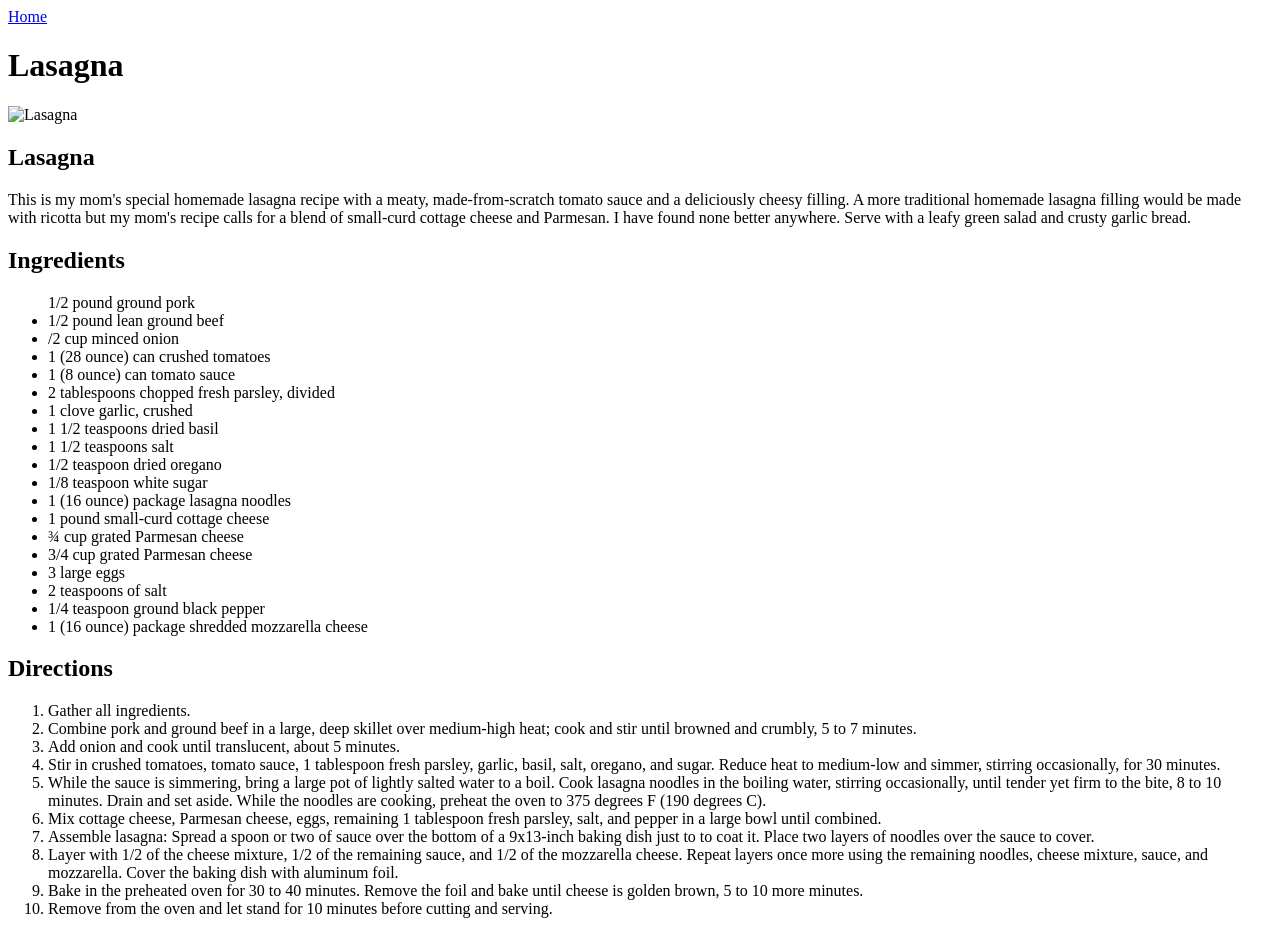
==== recipes/lasagna.html @ 84be5731 "recipe project files" ====
<!DOCTYPE html>
<html lang="en">
<head>
    <meta charset="UTF-8">
    <meta name="viewport" content="width=device-width, initial-scale=1.0">
    <title>Lasagna Recipe</title>
</head>
<body>
    <a href="../index.html">Home</a>
    <h1><strong>Lasagna</strong></h1>
    <img src="../images/lasagna1.jpg" alt="Lasagna">
    <h2>Lasagna</h2>
    <p>This is my mom's special homemade lasagna recipe with a meaty, made-from-scratch tomato sauce and a deliciously cheesy filling. A more traditional homemade lasagna filling would be made with ricotta but my mom's recipe calls for a blend of small-curd cottage cheese and Parmesan. I have found none better anywhere. Serve with a leafy green salad and crusty garlic bread.</p>
    <h2>Ingredients</h2>
    <ul>
       <il>1/2 pound ground pork</il>
       <li>1/2 pound lean ground beef</li>
       <li>/2 cup minced onion</li>
       <li>1 (28 ounce) can crushed tomatoes</li>
       <li>1 (8 ounce) can tomato sauce</li>
       <li>2 tablespoons chopped fresh parsley, divided</li>
       <li>1 clove garlic, crushed</li>
       <li>1 1/2 teaspoons dried basil</li>
       <li>1 1/2 teaspoons salt</li>
       <li>1/2 teaspoon dried oregano</li>
       <li>1/8 teaspoon white sugar</li>
       <li>1 (16 ounce) package lasagna noodles</li>
       <li>1 pound small-curd cottage cheese</li>
       <li>¾ cup grated Parmesan cheese</li>
       <li>3/4 cup grated Parmesan cheese</li>
       <li>3 large eggs</li>
       <li>2 teaspoons of salt</li>
       <li>1/4 teaspoon ground black pepper</li>
       <li>1 (16 ounce) package shredded mozzarella cheese</li>
    </ul>
    <h2>Directions</h2>
    <ol>
        <li>Gather all ingredients.</li>
        <li>Combine pork and ground beef in a large, deep skillet over medium-high heat; cook and stir until browned and crumbly, 5 to 7 minutes.</li>
        <li>Add onion and cook until translucent, about 5 minutes.</li>
        <li>Stir in crushed tomatoes, tomato sauce, 1 tablespoon fresh parsley, garlic, basil, salt, oregano, and sugar. Reduce heat to medium-low and simmer, stirring occasionally, for 30 minutes.</li>
        <li>While the sauce is simmering, bring a large pot of lightly salted water to a boil. Cook lasagna noodles in the boiling water, stirring occasionally, until tender yet firm to the bite, 8 to 10 minutes. Drain and set aside. While the noodles are cooking, preheat the oven to 375 degrees F (190 degrees C).</li>
        <li>Mix cottage cheese, Parmesan cheese, eggs, remaining 1 tablespoon fresh parsley, salt, and pepper in a large bowl until combined.</li>
        <li>Assemble lasagna: Spread a spoon or two of sauce over the bottom of a 9x13-inch baking dish just to to coat it. Place two layers of noodles over the sauce to cover.</li>
        <li>Layer with 1/2 of the cheese mixture, 1/2 of the remaining sauce, and 1/2 of the mozzarella cheese. Repeat layers once more using the remaining noodles, cheese mixture, sauce, and mozzarella. Cover the baking dish with aluminum foil.</li>
        <li>Bake in the preheated oven for 30 to 40 minutes. Remove the foil and bake until cheese is golden brown, 5 to 10 more minutes.</li>
        <li>Remove from the oven and let stand for 10 minutes before cutting and serving.</li>
    </ol>
</body>
</html>
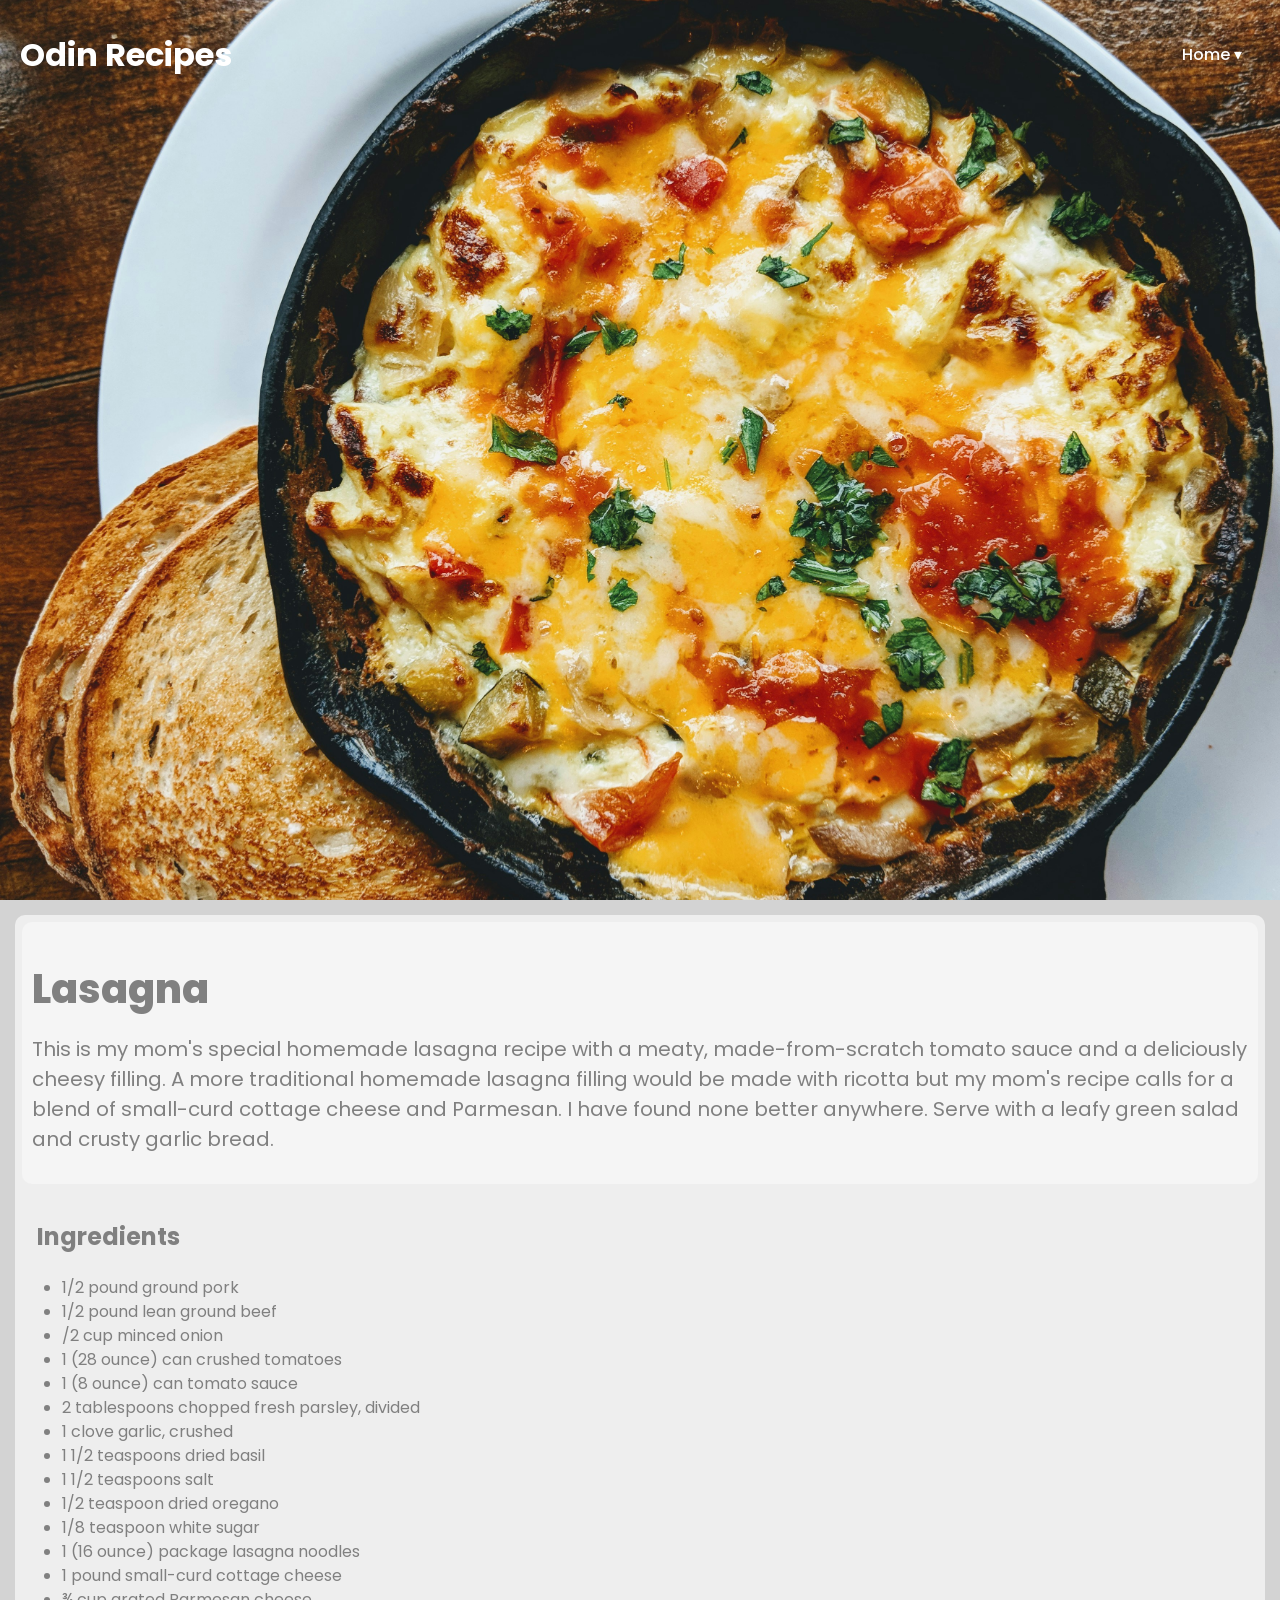
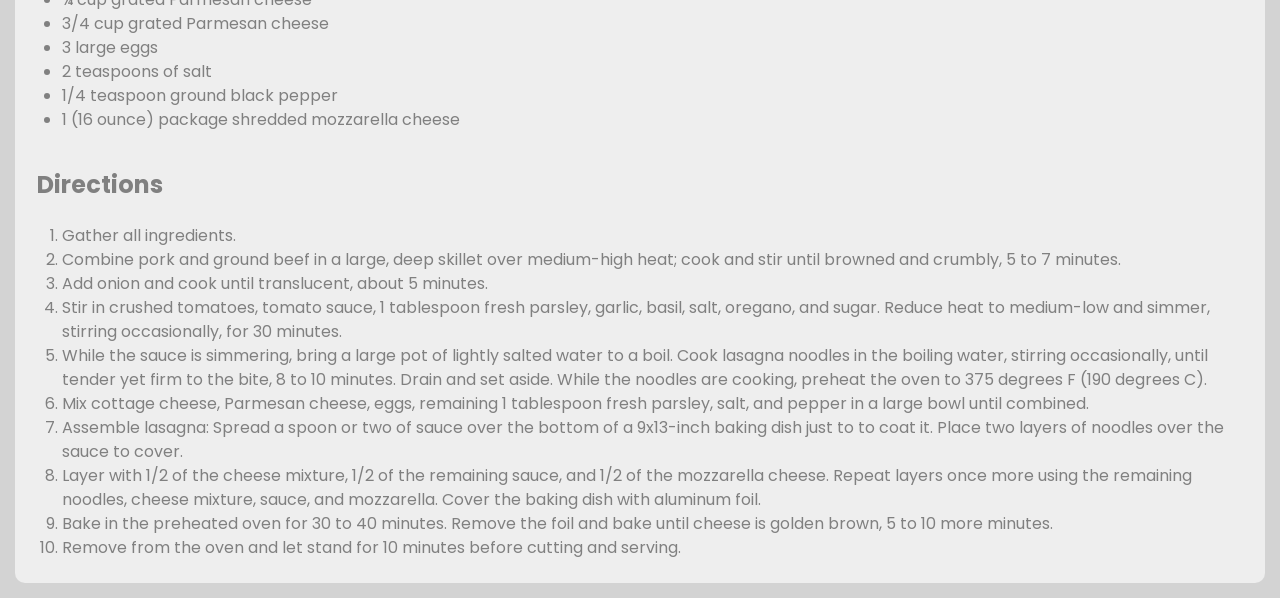
==== commit 89e82fee: "Nova edição do ficheiro" ====
--- a/recipes/lasagna.html
+++ b/recipes/lasagna.html
@@ -1,50 +1,105 @@
 <!DOCTYPE html>
 <html lang="en">
+
 <head>
     <meta charset="UTF-8">
     <meta name="viewport" content="width=device-width, initial-scale=1.0">
     <title>Lasagna Recipe</title>
+
+    <link rel="preconnect" href="https://fonts.googleapis.com">
+    <link rel="preconnect" href="https://fonts.gstatic.com" crossorigin>
+    <link href="https://fonts.googleapis.com/css2?family=Poppins:wght@400;500;600;700;800&display=swap"
+        rel="stylesheet">
+
+    <link rel="stylesheet" href="../style.css">
 </head>
+
 <body>
-    <a href="../index.html">Home</a>
-    <h1><strong>Lasagna</strong></h1>
-    <img src="../images/lasagna1.jpg" alt="Lasagna">
-    <h2>Lasagna</h2>
-    <p>This is my mom's special homemade lasagna recipe with a meaty, made-from-scratch tomato sauce and a deliciously cheesy filling. A more traditional homemade lasagna filling would be made with ricotta but my mom's recipe calls for a blend of small-curd cottage cheese and Parmesan. I have found none better anywhere. Serve with a leafy green salad and crusty garlic bread.</p>
-    <h2>Ingredients</h2>
-    <ul>
-       <il>1/2 pound ground pork</il>
-       <li>1/2 pound lean ground beef</li>
-       <li>/2 cup minced onion</li>
-       <li>1 (28 ounce) can crushed tomatoes</li>
-       <li>1 (8 ounce) can tomato sauce</li>
-       <li>2 tablespoons chopped fresh parsley, divided</li>
-       <li>1 clove garlic, crushed</li>
-       <li>1 1/2 teaspoons dried basil</li>
-       <li>1 1/2 teaspoons salt</li>
-       <li>1/2 teaspoon dried oregano</li>
-       <li>1/8 teaspoon white sugar</li>
-       <li>1 (16 ounce) package lasagna noodles</li>
-       <li>1 pound small-curd cottage cheese</li>
-       <li>¾ cup grated Parmesan cheese</li>
-       <li>3/4 cup grated Parmesan cheese</li>
-       <li>3 large eggs</li>
-       <li>2 teaspoons of salt</li>
-       <li>1/4 teaspoon ground black pepper</li>
-       <li>1 (16 ounce) package shredded mozzarella cheese</li>
-    </ul>
-    <h2>Directions</h2>
-    <ol>
-        <li>Gather all ingredients.</li>
-        <li>Combine pork and ground beef in a large, deep skillet over medium-high heat; cook and stir until browned and crumbly, 5 to 7 minutes.</li>
-        <li>Add onion and cook until translucent, about 5 minutes.</li>
-        <li>Stir in crushed tomatoes, tomato sauce, 1 tablespoon fresh parsley, garlic, basil, salt, oregano, and sugar. Reduce heat to medium-low and simmer, stirring occasionally, for 30 minutes.</li>
-        <li>While the sauce is simmering, bring a large pot of lightly salted water to a boil. Cook lasagna noodles in the boiling water, stirring occasionally, until tender yet firm to the bite, 8 to 10 minutes. Drain and set aside. While the noodles are cooking, preheat the oven to 375 degrees F (190 degrees C).</li>
-        <li>Mix cottage cheese, Parmesan cheese, eggs, remaining 1 tablespoon fresh parsley, salt, and pepper in a large bowl until combined.</li>
-        <li>Assemble lasagna: Spread a spoon or two of sauce over the bottom of a 9x13-inch baking dish just to to coat it. Place two layers of noodles over the sauce to cover.</li>
-        <li>Layer with 1/2 of the cheese mixture, 1/2 of the remaining sauce, and 1/2 of the mozzarella cheese. Repeat layers once more using the remaining noodles, cheese mixture, sauce, and mozzarella. Cover the baking dish with aluminum foil.</li>
-        <li>Bake in the preheated oven for 30 to 40 minutes. Remove the foil and bake until cheese is golden brown, 5 to 10 more minutes.</li>
-        <li>Remove from the oven and let stand for 10 minutes before cutting and serving.</li>
-    </ol>
+
+
+    <div class="header lasagna">
+        <div class="logo" id="logo">
+            <h1>Odin Recipes</h1>
+        </div>
+        <div class="Pages">
+            <ul>
+                <li class="dropdown"><a href="../index.html" class="dropdown-toggle">Home ▾</a>
+                    <ul class="dropdown-menu">
+                        <li><a href="../recipes/miso-soup.html">Miso Soup</a></li>
+                        <li><a href="../recipes/lasagna.html">Lasagna</a></li>
+                        <li><a href="../recipes/peanut-butter-pie.html">Peanut Butter Pie</a></li>
+                    </ul>
+                </li>
+            </ul>
+        </div>
+    </div>
+
+
+    <div>
+        <img class="hero-img" src="../images/lasagna-02.jpg" alt="Lasagna">
+    </div>
+    <div class="text">
+        <div class="intro">
+            <h1>Lasagna</h1>
+            <p>This is my mom's special homemade lasagna recipe with a meaty, made-from-scratch tomato sauce and a
+                deliciously cheesy filling. A more traditional homemade lasagna filling would be made with ricotta but
+                my mom's recipe calls for a blend of small-curd cottage cheese and Parmesan. I have found none better
+                anywhere. Serve with a leafy green salad and crusty garlic bread.</p>
+        </div>
+        <h2>Ingredients</h2>
+        <ul>
+            <li>1/2 pound ground pork</li>
+            <li>1/2 pound lean ground beef</li>
+            <li>/2 cup minced onion</li>
+            <li>1 (28 ounce) can crushed tomatoes</li>
+            <li>1 (8 ounce) can tomato sauce</li>
+            <li>2 tablespoons chopped fresh parsley, divided</li>
+            <li>1 clove garlic, crushed</li>
+            <li>1 1/2 teaspoons dried basil</li>
+            <li>1 1/2 teaspoons salt</li>
+            <li>1/2 teaspoon dried oregano</li>
+            <li>1/8 teaspoon white sugar</li>
+            <li>1 (16 ounce) package lasagna noodles</li>
+            <li>1 pound small-curd cottage cheese</li>
+            <li>¾ cup grated Parmesan cheese</li>
+            <li>3/4 cup grated Parmesan cheese</li>
+            <li>3 large eggs</li>
+            <li>2 teaspoons of salt</li>
+            <li>1/4 teaspoon ground black pepper</li>
+            <li>1 (16 ounce) package shredded mozzarella cheese</li>
+        </ul>
+        <h2>Directions</h2>
+        <ol>
+            <li>Gather all ingredients.</li>
+            <li>Combine pork and ground beef in a large, deep skillet over medium-high heat; cook and stir until browned
+                and
+                crumbly, 5 to 7 minutes.</li>
+            <li>Add onion and cook until translucent, about 5 minutes.</li>
+            <li>Stir in crushed tomatoes, tomato sauce, 1 tablespoon fresh parsley, garlic, basil, salt, oregano, and
+                sugar.
+                Reduce heat to medium-low and simmer, stirring occasionally, for 30 minutes.</li>
+            <li>While the sauce is simmering, bring a large pot of lightly salted water to a boil. Cook lasagna noodles
+                in
+                the boiling water, stirring occasionally, until tender yet firm to the bite, 8 to 10 minutes. Drain and
+                set
+                aside. While the noodles are cooking, preheat the oven to 375 degrees F (190 degrees C).</li>
+            <li>Mix cottage cheese, Parmesan cheese, eggs, remaining 1 tablespoon fresh parsley, salt, and pepper in a
+                large
+                bowl until combined.</li>
+            <li>Assemble lasagna: Spread a spoon or two of sauce over the bottom of a 9x13-inch baking dish just to to
+                coat
+                it. Place two layers of noodles over the sauce to cover.</li>
+            <li>Layer with 1/2 of the cheese mixture, 1/2 of the remaining sauce, and 1/2 of the mozzarella cheese.
+                Repeat
+                layers once more using the remaining noodles, cheese mixture, sauce, and mozzarella. Cover the baking
+                dish
+                with aluminum foil.</li>
+            <li>Bake in the preheated oven for 30 to 40 minutes. Remove the foil and bake until cheese is golden brown,
+                5 to
+                10 more minutes.</li>
+            <li>Remove from the oven and let stand for 10 minutes before cutting and serving.</li>
+        </ol>
+    </div>
 </body>
+
 </html>
--- a/style.css
+++ b/style.css
@@ -0,0 +1,128 @@
+* {
+    box-sizing: border-box;
+}
+
+body {
+    margin: 0;
+    padding: 0;
+    font-family: Poppins, sans-serif;
+    background-color: lightgrey;
+    color: white;
+    line-height: 1.5;
+    margin-top: 0px;
+}
+
+.header {
+    display: flex;
+    align-items: center;
+    justify-content: space-between;
+    padding: 10px 20px;
+    position: fixed;
+    top: 0;
+    left: 0;
+    width: 100%;
+    z-index: 10000;
+}
+
+.Pages ul {
+    list-style: none;
+}
+
+.dropdown {
+    position: relative;
+}
+
+.dropdown-toggle {
+    text-decoration: none;
+    color: white;
+    font-weight: 500;
+    padding: 10px 18px;
+    border: 0px;
+    display: inline-block;
+}
+
+.header.home a,
+.header.home h1,
+.header.home .dropdown-toggle {
+    color: black;
+}
+
+.dropdown-menu {
+    display: none;
+    position: absolute;
+    background: white;
+    border: 1px solid #ccc;
+    margin-top: 1%;
+    padding: 0;
+    border-radius: 5px;
+}
+
+/* tornar cada item clicável */
+.dropdown-menu li a {
+    display: block;
+    padding: 8px 12px;
+    text-decoration: none;
+    color: black;
+}
+
+/*hover nos items*/
+.dropdown-menu li a:hover {
+    background: #eee;
+}
+
+/*“Quando o rato estiver por cima da .dropdown…
+…então aplica estas regras ao elemento .dropdown-menu que está dentro dela.”*/
+.dropdown:hover .dropdown-menu {
+    display: block;
+}
+
+.hero-img {
+    width: 100vw; /* largura total da janela */
+    height: 100vh; /* altura total da janela */
+    object-fit: cover; /* preenche a área sem distorcer */
+    display: block;
+}
+
+.header.home {
+    color: black;
+}
+
+.intro {
+    padding: 10px;
+    background-color: whitesmoke;
+    border-radius: 10px;
+}
+
+.intro p {
+    font-size: 20px;
+}
+
+.intro h1 {
+    font-weight: 750;
+    font-size: 40px;
+    margin-bottom: -5px;
+}
+
+.text {
+    margin: 15px;
+    padding: 7px;
+    background-color: #eee;
+    color: grey;
+    border-radius: 10px;
+}
+
+div h2 {
+    padding: 15px;
+    margin-bottom: -10px;
+}
+
+.ingredients {
+    display: block;
+    margin: 10px auto;
+    max-width: 100%;
+}
+
+.ingredients-wrapper {
+    text-align: center;
+    margin: 20px;
+}
